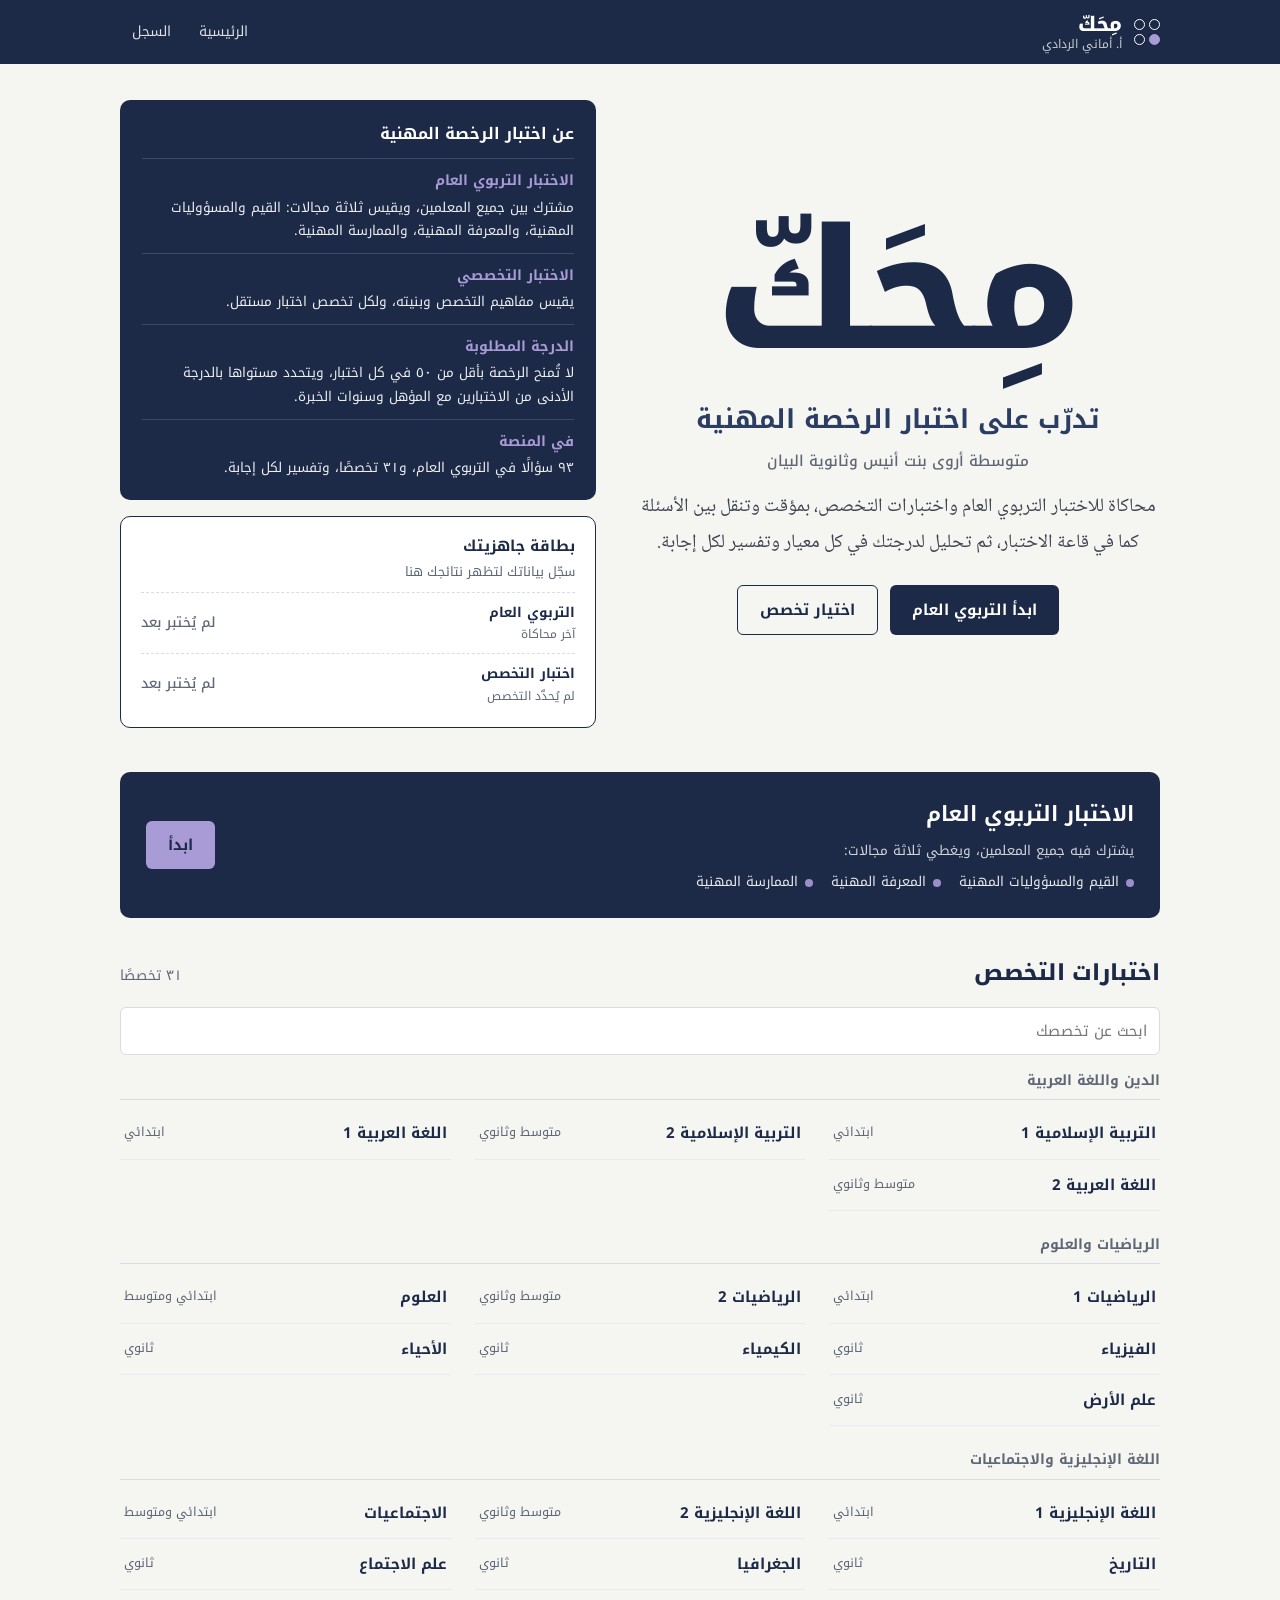
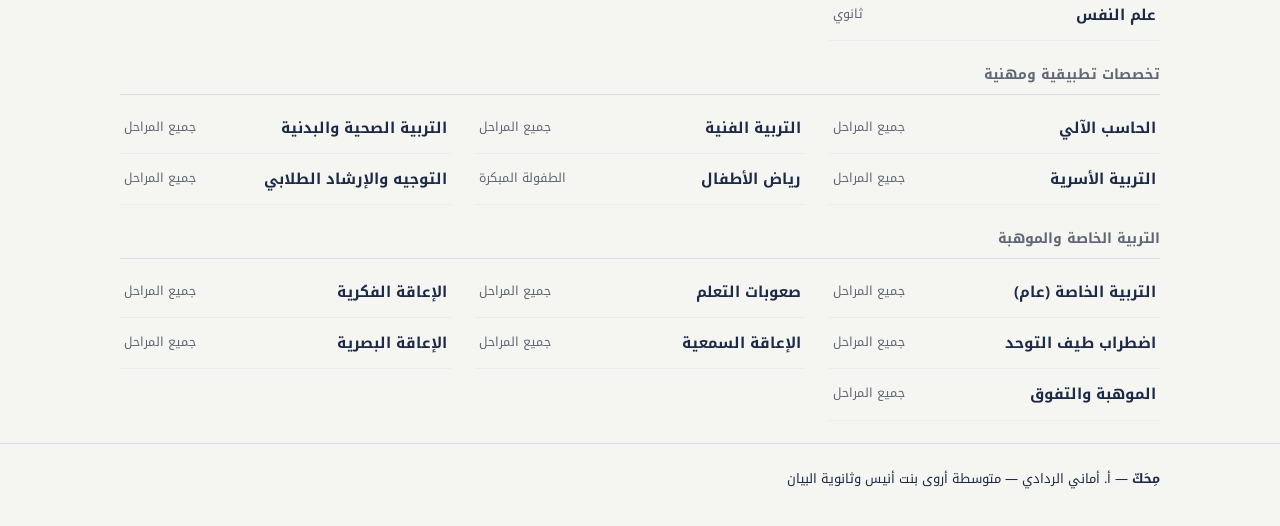
==== amani/index.html @ 5940d427 "نظام المشتركات: منصة أ. أماني الردادي، وإمكانية جلب الأسئلة من خادم محمي Co-Authored-By: Claude Opus" ====
<!DOCTYPE html>
<html lang="ar" dir="rtl">
<head>
<meta charset="utf-8">
<meta name="viewport" content="width=device-width, initial-scale=1">
<title>محاكاة اختبارات الرخصة المهنية</title>
<link rel="preconnect" href="https://fonts.googleapis.com">
<link rel="preconnect" href="https://fonts.gstatic.com" crossorigin>
<link href="https://fonts.googleapis.com/css2?family=Noto+Kufi+Arabic:wght@400;500;700;800&family=Noto+Naskh+Arabic:wght@400;500;600;700&family=Source+Serif+4:wght@400;600&display=swap" rel="stylesheet">
<link rel="stylesheet" href="../css/style.css">
</head>
<body>
<a class="skip" href="#main">تخطي إلى المحتوى</a>

<header class="top">
  <div class="wrap top-in">
    <button class="brand" data-go="home" aria-label="الصفحة الرئيسية">
      <img id="brandLogo" alt="" hidden>
      <span class="brand-mark" aria-hidden="true"><i></i><i></i><i></i><i></i></span>
      <span class="brand-text"><b id="brandName"></b><small id="brandOwner"></small></span>
    </button>
    <nav class="top-nav" aria-label="التنقل">
      <button data-go="home">الرئيسية</button>
      <button data-go="history">السجل</button>
      <button id="userChip" class="user-chip" data-go="profile" hidden></button>
    </nav>
  </div>
</header>

<main id="main" class="wrap"></main>

<footer class="foot">
  <div class="wrap">
    <p><b id="footName"></b> — <span id="footOwner"></span></p>
  </div>
</footer>

<div id="modal" class="modal" hidden role="dialog" aria-modal="true" aria-labelledby="modalTitle">
  <div class="modal-box">
    <h2 id="modalTitle"></h2>
    <p id="modalText"></p>
    <div class="modal-actions">
      <button id="modalOk" class="btn"></button>
      <button id="modalCancel" class="btn ghost">رجوع</button>
    </div>
  </div>
</div>

<script>window.TENANT = "amani"; window.ASSET_BASE = "../";</script>
<script src="../js/config.js"></script>
<script src="../js/tenants.js"></script>
<script src="../js/specs.js"></script>
<script src="../js/app.js"></script>
</body>
</html>
---- css/style.css ----
:root{
  --ink:#1C2A48; --ink-2:#2B3D63; --paper:#F5F6F1; --sheet:#FFFFFF;
  --graphite:#3D4250; --rule:#D9DCE3; --rule-2:#E9EBEF; --muted:#5F6675;
  --mark:#E0A526; --mark-soft:#FBEFD0; --mark-text:#6B4E0B; --ok:#2F7A57; --ok-soft:#E3F1EA; --bad:#B4442F; --bad-soft:#F6E4DF;
  --kufi:"Noto Kufi Arabic",system-ui,sans-serif; --naskh:"Noto Naskh Arabic",serif; --latin:"Source Serif 4",Georgia,serif;
  --r-s:6px; --r-m:10px;
}
*{box-sizing:border-box}
html{-webkit-text-size-adjust:100%}
body{margin:0;background:var(--paper);color:var(--ink);font-family:var(--kufi);font-size:15px;line-height:1.75}
button,input,select,textarea{font:inherit;color:inherit}
button{cursor:pointer}
:focus-visible{outline:3px solid var(--mark);outline-offset:2px;border-radius:4px}
.wrap{max-width:1080px;margin:0 auto;padding:0 20px}
.skip{position:absolute;inset-inline-start:-999px;top:0;background:var(--ink);color:#fff;padding:8px 14px;z-index:10}
.skip:focus{inset-inline-start:8px}
.muted{color:var(--muted)}
[hidden]{display:none!important}

/* الترويسة */
.top{background:var(--ink);color:#fff}
.top-in{display:flex;align-items:center;justify-content:space-between;gap:16px;min-height:64px}
.brand{display:flex;align-items:center;gap:12px;background:none;border:0;color:#fff;padding:6px 0;text-align:start}
.brand img{height:38px;width:auto}
.brand-mark{display:grid;grid-template-columns:repeat(2,11px);gap:4px}
.brand-mark i{width:11px;height:11px;border-radius:50%;border:1.6px solid #fff;display:block}
.brand-mark i:nth-child(3){background:var(--mark);border-color:var(--mark)}
.brand-text b{display:block;font-size:20px;font-weight:800;line-height:1.2}
.brand-text small{display:block;font-size:12px;opacity:.75;line-height:1.4}
.top-nav{display:flex;gap:4px;align-items:center}
.top-nav button{background:none;border:0;color:#fff;opacity:.85;padding:8px 12px;border-radius:var(--r-s);font-size:14px}
.top-nav button:hover{opacity:1;background:rgba(255,255,255,.08)}
.user-chip{border:1px solid rgba(255,255,255,.35)!important;max-width:180px;white-space:nowrap;overflow:hidden;text-overflow:ellipsis}

main{padding:28px 20px 56px;min-height:60vh}
.foot{border-top:1px solid var(--rule);padding:20px 0 32px;font-size:13px}
.foot p{margin:4px 0}

/* أزرار وحقول */
.btn{display:inline-flex;align-items:center;justify-content:center;gap:8px;background:var(--ink);color:#fff;border:0;border-radius:var(--r-s);padding:11px 22px;font-weight:700;font-size:15px;min-height:46px}
.btn:hover{background:var(--ink-2)}
a.btn{text-decoration:none}
.btn.ghost{background:transparent;color:var(--ink);border:1.5px solid var(--ink)}
.btn.ghost:hover{background:#fff}
.btn.mark{background:var(--mark);color:var(--ink)}
.btn.mark:hover{filter:brightness(.94)}
.btn.small{min-height:36px;padding:6px 14px;font-size:13.5px}
.btn:disabled{opacity:.45;cursor:not-allowed}
label.field{display:block;margin-bottom:16px}
label.field span{display:block;font-weight:700;font-size:14px;margin-bottom:6px}
label.field input,label.field select{width:100%;border:1.5px solid var(--rule);background:#fff;border-radius:var(--r-s);padding:11px 12px;min-height:46px}
label.field input:focus,label.field select:focus{border-color:var(--ink);outline:none}
.err{color:var(--bad);font-size:13.5px;margin:-8px 0 12px}

/* الرئيسية */
.hero{display:grid;grid-template-columns:1.1fr 1fr;gap:40px;align-items:center;padding:36px 0 24px}
.hero-main{text-align:center}
.hero .hero-name{font-size:clamp(96px,13vw,170px);line-height:1.2;font-weight:800;margin:0;letter-spacing:0}
.hero-side{display:grid;gap:16px}
.about{background:var(--ink);color:#fff;border-radius:var(--r-m);padding:20px 22px}
.about h2{font-size:16px;margin:0 0 10px}
.about dl{margin:0;display:grid;gap:10px}
.about dl div{border-top:1px solid rgba(255,255,255,.15);padding-top:10px}
.about dt{font-weight:700;font-size:14px;color:var(--mark)}
.about dd{margin:2px 0 0;font-size:13.5px;line-height:1.75;opacity:.92}
.hero-side .ready{padding:16px 20px 12px}
.hero-side .ready .who{margin-bottom:8px}
.hero-side .ready-row{padding:8px 0}
.hero-side .ready-row .val{font-size:22px}
.hero-org{font-size:15px;color:var(--muted);margin:-8px 0 14px;font-weight:500}
.hero-sub{font-size:clamp(20px,3vw,26px);font-weight:700;margin:4px 0 14px;color:var(--ink-2)}
.hero h1{font-size:clamp(28px,4.4vw,46px);line-height:1.35;font-weight:800;margin:0 0 14px;letter-spacing:-.3px}
.hero p.lead{font-family:var(--naskh);font-size:19px;line-height:1.9;color:var(--graphite);margin:0 auto 24px;max-width:36em}
.hero-actions{display:flex;flex-wrap:wrap;gap:12px;justify-content:center}

/* بطاقة الجاهزية: ورقة إجابة مصغرة */
.ready{background:var(--sheet);border:1.5px solid var(--ink);border-radius:var(--r-m);padding:22px 22px 18px;position:relative}
.ready h2{font-size:15px;margin:0 0 2px}
.ready .who{font-size:13px;color:var(--muted);margin:0 0 16px}
.ready-row{display:grid;grid-template-columns:1fr auto;align-items:center;gap:10px;padding:12px 0;border-top:1px dashed var(--rule)}
.ready-row .lbl{font-size:13.5px;font-weight:700}
.ready-row .lbl small{display:block;font-weight:400;color:var(--muted);font-size:12px}
.ready-row .val{font-size:28px;font-weight:800;font-variant-numeric:tabular-nums}
.ready-row .val.none{font-size:14px;font-weight:500;color:var(--muted)}
.bubbles{display:flex;gap:6px;margin-top:6px}
.bubbles i{width:14px;height:14px;border-radius:50%;border:1.5px solid var(--graphite);display:block}
.bubbles i.on{background:var(--graphite)}

/* اختيار الاختبار */
.section-h{display:flex;align-items:baseline;justify-content:space-between;gap:12px;margin:36px 0 14px;flex-wrap:wrap}
.section-h h2{font-size:22px;margin:0;font-weight:800}
.section-h p{margin:0;color:var(--muted);font-size:14px}
.general{display:grid;grid-template-columns:1fr auto;gap:20px;align-items:center;background:var(--ink);color:#fff;border-radius:var(--r-m);padding:24px 26px}
.general h3{margin:0 0 6px;font-size:21px}
.general ul{list-style:none;margin:0;padding:0;display:flex;flex-wrap:wrap;gap:6px 18px;font-size:13.5px;opacity:.9}
.general ul li::before{content:"";display:inline-block;width:8px;height:8px;border-radius:50%;background:var(--mark);margin-inline-end:7px;vertical-align:middle}
.general .acts{display:flex;flex-direction:column;gap:8px}
.general .btn.ghost{color:#fff;border-color:rgba(255,255,255,.6)}
.general .btn.ghost:hover{background:rgba(255,255,255,.08)}

.spec-tools{display:flex;gap:10px;margin-bottom:14px;flex-wrap:wrap}
.spec-tools input{flex:1;min-width:220px;border:1.5px solid var(--rule);border-radius:var(--r-s);padding:10px 12px;background:#fff}
.spec-group{margin-bottom:22px}
.spec-group h3{font-size:14px;color:var(--muted);font-weight:700;margin:0 0 8px;padding-bottom:6px;border-bottom:1px solid var(--rule)}
.spec-list{list-style:none;margin:0;padding:0;display:grid;grid-template-columns:repeat(auto-fill,minmax(250px,1fr));gap:0 24px}
.spec-list li{border-bottom:1px solid var(--rule-2)}
.spec-list button{width:100%;display:flex;justify-content:space-between;align-items:center;gap:10px;background:none;border:0;padding:12px 4px;text-align:start}
.spec-list button:hover{background:#fff}
.spec-list b{font-size:15px;font-weight:700}
.spec-list small{color:var(--muted);font-size:12.5px;white-space:nowrap}
.spec-list .mine b::after{content:"تخصصي";font-size:11px;font-weight:700;background:var(--mark-soft);color:var(--mark-text);border-radius:20px;padding:1px 8px;margin-inline-start:8px}

/* صفحات عامة */
.panel{background:var(--sheet);border:1px solid var(--rule);border-radius:var(--r-m);padding:26px}
.narrow{max-width:520px;margin:0 auto}
.page-h{margin:0 0 6px;font-size:24px;font-weight:800}
.page-sub{margin:0 0 22px;color:var(--muted);font-family:var(--naskh);font-size:17px}
.mode-pick{display:grid;grid-template-columns:1fr 1fr;gap:12px;margin:18px 0}
.mode-pick label{border:1.5px solid var(--rule);border-radius:var(--r-m);padding:14px;cursor:pointer;background:#fff;display:block}
.mode-pick input{position:absolute;opacity:0}
.mode-pick label:has(input:checked){border-color:var(--ink);box-shadow:inset 0 0 0 1px var(--ink)}
.mode-pick label:has(input:focus-visible){outline:3px solid var(--mark)}
.mode-pick b{display:block;font-size:15px}
.mode-pick small{color:var(--muted);font-size:13px;line-height:1.6;display:block}

/* شاشة الاختبار */
.exam{display:grid;grid-template-columns:1fr 250px;gap:22px;align-items:start}
.exam-bar{position:sticky;top:0;z-index:5;background:var(--paper);display:flex;justify-content:space-between;align-items:center;gap:12px;padding:10px 0 12px;border-bottom:2px solid var(--ink);margin-bottom:18px;grid-column:1/-1}
.exam-bar h1{font-size:16px;margin:0;font-weight:800}
.exam-bar small{display:block;color:var(--muted);font-size:12.5px;font-weight:500}
.timer{font-variant-numeric:tabular-nums;font-weight:800;font-size:20px;background:#fff;border:1.5px solid var(--ink);border-radius:var(--r-s);padding:4px 14px;direction:ltr}
.timer.low{color:var(--bad);border-color:var(--bad)}
.qcard{background:var(--sheet);border:1px solid var(--rule);border-radius:var(--r-m);padding:26px 26px 20px}
.qmeta{display:flex;justify-content:space-between;gap:10px;font-size:13px;color:var(--muted);margin-bottom:12px;flex-wrap:wrap}
.qtext{font-family:var(--naskh);font-size:21px;line-height:1.95;font-weight:600;margin:0 0 20px;white-space:pre-line}
.qcard[dir=ltr] .qtext,.qcard[dir=ltr] .opt{font-family:var(--latin)}
.opts{display:grid;gap:10px;margin:0;padding:0;list-style:none}
.opt{display:flex;align-items:center;gap:14px;width:100%;text-align:start;background:#fff;border:1.5px solid var(--rule);border-radius:var(--r-m);padding:12px 14px;font-family:var(--naskh);font-size:18px;line-height:1.7}
.opt:hover:not(:disabled){border-color:var(--graphite)}
.opt .bub{flex:none;width:32px;height:32px;border-radius:50%;border:2px solid var(--graphite);display:grid;place-items:center;font-family:var(--kufi);font-size:14px;font-weight:700;transition:background .15s,color .15s}
.opt[aria-pressed=true]{border-color:var(--ink)}
.opt[aria-pressed=true] .bub{background:var(--graphite);color:#fff}
.opt.right{border-color:var(--ok);background:var(--ok-soft)}
.opt.right .bub{background:var(--ok);border-color:var(--ok);color:#fff}
.opt.wrong{border-color:var(--bad);background:var(--bad-soft)}
.opt.wrong .bub{background:var(--bad);border-color:var(--bad);color:#fff}
.opt:disabled{cursor:default}
.explain{margin-top:16px;border-inline-start:4px solid var(--mark);background:var(--mark-soft);padding:12px 16px;border-radius:0 var(--r-s) var(--r-s) 0;font-family:var(--naskh);font-size:16.5px}
.explain b{font-family:var(--kufi);font-size:13.5px;display:block}
.qnav{display:flex;justify-content:space-between;gap:10px;margin-top:20px;flex-wrap:wrap}
.qnav .mid{display:flex;gap:10px}
.flag[aria-pressed=true]{background:var(--mark-soft);border-color:var(--mark);color:var(--mark-text)}
.side{position:sticky;top:76px;background:var(--sheet);border:1px solid var(--rule);border-radius:var(--r-m);padding:16px}
.side h2{font-size:14px;margin:0 0 10px}
.grid-nav{display:grid;grid-template-columns:repeat(6,1fr);gap:6px;direction:rtl}
.grid-nav button{aspect-ratio:1;border-radius:50%;border:1.5px solid var(--graphite);background:#fff;font-size:12px;font-weight:700;padding:0;font-variant-numeric:tabular-nums}
.grid-nav button.done{background:var(--graphite);color:#fff}
.grid-nav button.flagged{box-shadow:0 0 0 3px var(--mark)}
.grid-nav button.cur{outline:2px solid var(--ink);outline-offset:2px}
.grid-nav button.r{background:var(--ok);border-color:var(--ok);color:#fff}
.grid-nav button.w{background:var(--bad);border-color:var(--bad);color:#fff}
.legend{display:flex;flex-wrap:wrap;gap:6px 14px;font-size:12px;color:var(--muted);margin:12px 0}
.legend i{display:inline-block;width:11px;height:11px;border-radius:50%;border:1.5px solid var(--graphite);vertical-align:middle;margin-inline-end:5px}
.legend i.f{background:var(--graphite)}
.legend i.m{box-shadow:0 0 0 2px var(--mark)}
.side .btn{width:100%;margin-top:6px}

/* النتيجة */
.result-head{display:grid;grid-template-columns:auto 1fr;gap:28px;align-items:center;background:var(--sheet);border:1.5px solid var(--ink);border-radius:var(--r-m);padding:26px}
.score-ring{--p:0;width:150px;height:150px;border-radius:50%;background:conic-gradient(var(--c,var(--ink)) calc(var(--p)*1%),var(--rule-2) 0);display:grid;place-items:center}
.score-ring div{width:118px;height:118px;border-radius:50%;background:#fff;display:grid;place-items:center;text-align:center}
.score-ring b{font-size:36px;font-weight:800;line-height:1;font-variant-numeric:tabular-nums}
.score-ring small{display:block;font-size:12px;color:var(--muted)}
.result-head h1{margin:0 0 4px;font-size:22px}
.result-head .band{display:inline-block;font-weight:700;font-size:14px;padding:3px 12px;border-radius:20px;margin:6px 0 8px}
.band.b0{background:var(--bad-soft);color:var(--bad)}
.band.b1{background:var(--mark-soft);color:var(--mark-text)}
.band.b2{background:#E4EAF5;color:var(--ink)}
.band.b3{background:var(--ok-soft);color:var(--ok)}
.result-head p{margin:0;font-size:14px;color:var(--muted)}
.facts{display:flex;flex-wrap:wrap;gap:6px 22px;margin-top:10px;font-size:14px}
.facts b{font-variant-numeric:tabular-nums}
.send-state{font-size:13px;margin-top:10px}
.send-state.ok{color:var(--ok)} .send-state.bad{color:var(--bad)}
.breakdown{margin-top:28px}
.breakdown h2,.review h2{font-size:18px;margin:0 0 12px}
.bar-row{display:grid;grid-template-columns:minmax(150px,2.2fr) 3fr 64px;gap:14px;align-items:center;padding:9px 0;border-bottom:1px solid var(--rule-2);font-size:14px}
.bar{height:10px;background:var(--rule-2);border-radius:10px;overflow:hidden}
.bar i{display:block;height:100%;background:var(--ink);border-radius:10px}
.bar i.lowv{background:var(--bad)}
.bar-row .pct{font-weight:700;text-align:end;font-variant-numeric:tabular-nums}
.bar-row .pct small{display:block;font-weight:400;color:var(--muted);font-size:11.5px}
.dom-h{font-weight:800;font-size:14px;margin:16px 0 2px;color:var(--ink-2)}
.review{margin-top:30px}
.review-tabs{display:flex;gap:6px;margin-bottom:14px;flex-wrap:wrap}
.review-tabs button{border:1.5px solid var(--rule);background:#fff;border-radius:20px;padding:5px 14px;font-size:13.5px}
.review-tabs button[aria-pressed=true]{border-color:var(--ink);background:var(--ink);color:#fff}
.rev-item{background:#fff;border:1px solid var(--rule);border-radius:var(--r-m);padding:18px 20px;margin-bottom:12px}
.rev-item .qtext{font-size:18px;margin-bottom:12px}
.rev-item .opt{font-size:16px;padding:8px 12px}
.rev-item .opt .bub{width:26px;height:26px;font-size:12px}
.result-actions{display:flex;flex-wrap:wrap;gap:10px;margin-top:22px}

/* السجل */
.hist{width:100%;border-collapse:collapse;background:#fff;border:1px solid var(--rule);border-radius:var(--r-m);overflow:hidden;font-size:14px}
.hist th,.hist td{padding:11px 14px;text-align:start;border-bottom:1px solid var(--rule-2)}
.hist th{background:var(--paper);font-size:13px;color:var(--muted)}
.hist td.n{font-weight:800;font-variant-numeric:tabular-nums}
.empty{text-align:center;padding:40px 20px;color:var(--muted)}
.empty .btn{margin-top:12px}

/* النافذة */
.modal{position:fixed;inset:0;background:rgba(28,42,72,.55);display:grid;place-items:center;padding:20px;z-index:50}
.modal-box{background:#fff;border-radius:var(--r-m);padding:24px;max-width:420px;width:100%}
.modal-box h2{margin:0 0 8px;font-size:19px}
.modal-box p{margin:0 0 18px;font-family:var(--naskh);font-size:17px}
.modal-actions{display:flex;gap:10px}

.loading{padding:60px 0;text-align:center;color:var(--muted)}

@media (max-width:860px){
  .hero{grid-template-columns:1fr;gap:24px;padding-top:28px}
  .exam{grid-template-columns:1fr}
  .side{position:static;order:2}
  .general{grid-template-columns:1fr}
  .general .acts{flex-direction:row;flex-wrap:wrap}
}
@media (max-width:560px){
  .wrap{padding:0 14px}
  main{padding:20px 14px 44px}
  .brand-text small{display:none}
  .top-nav button{padding:8px 8px;font-size:13px}
  .qcard{padding:18px 16px}
  .qtext{font-size:18.5px}
  .opt{font-size:16.5px;padding:10px 12px}
  .result-head{grid-template-columns:1fr;justify-items:center;text-align:center}
  .facts{justify-content:center}
  .bar-row{grid-template-columns:1fr 54px;gap:6px 10px}
  .bar-row .bar{grid-column:1/-1;grid-row:2}
  .mode-pick{grid-template-columns:1fr}
  .grid-nav{grid-template-columns:repeat(8,1fr)}
  .hist th:nth-child(3),.hist td:nth-child(3){display:none}
}
@media (prefers-reduced-motion:reduce){*{transition:none!important;animation:none!important}}
@media print{.top,.foot,.result-actions,.review-tabs{display:none}body{background:#fff}}
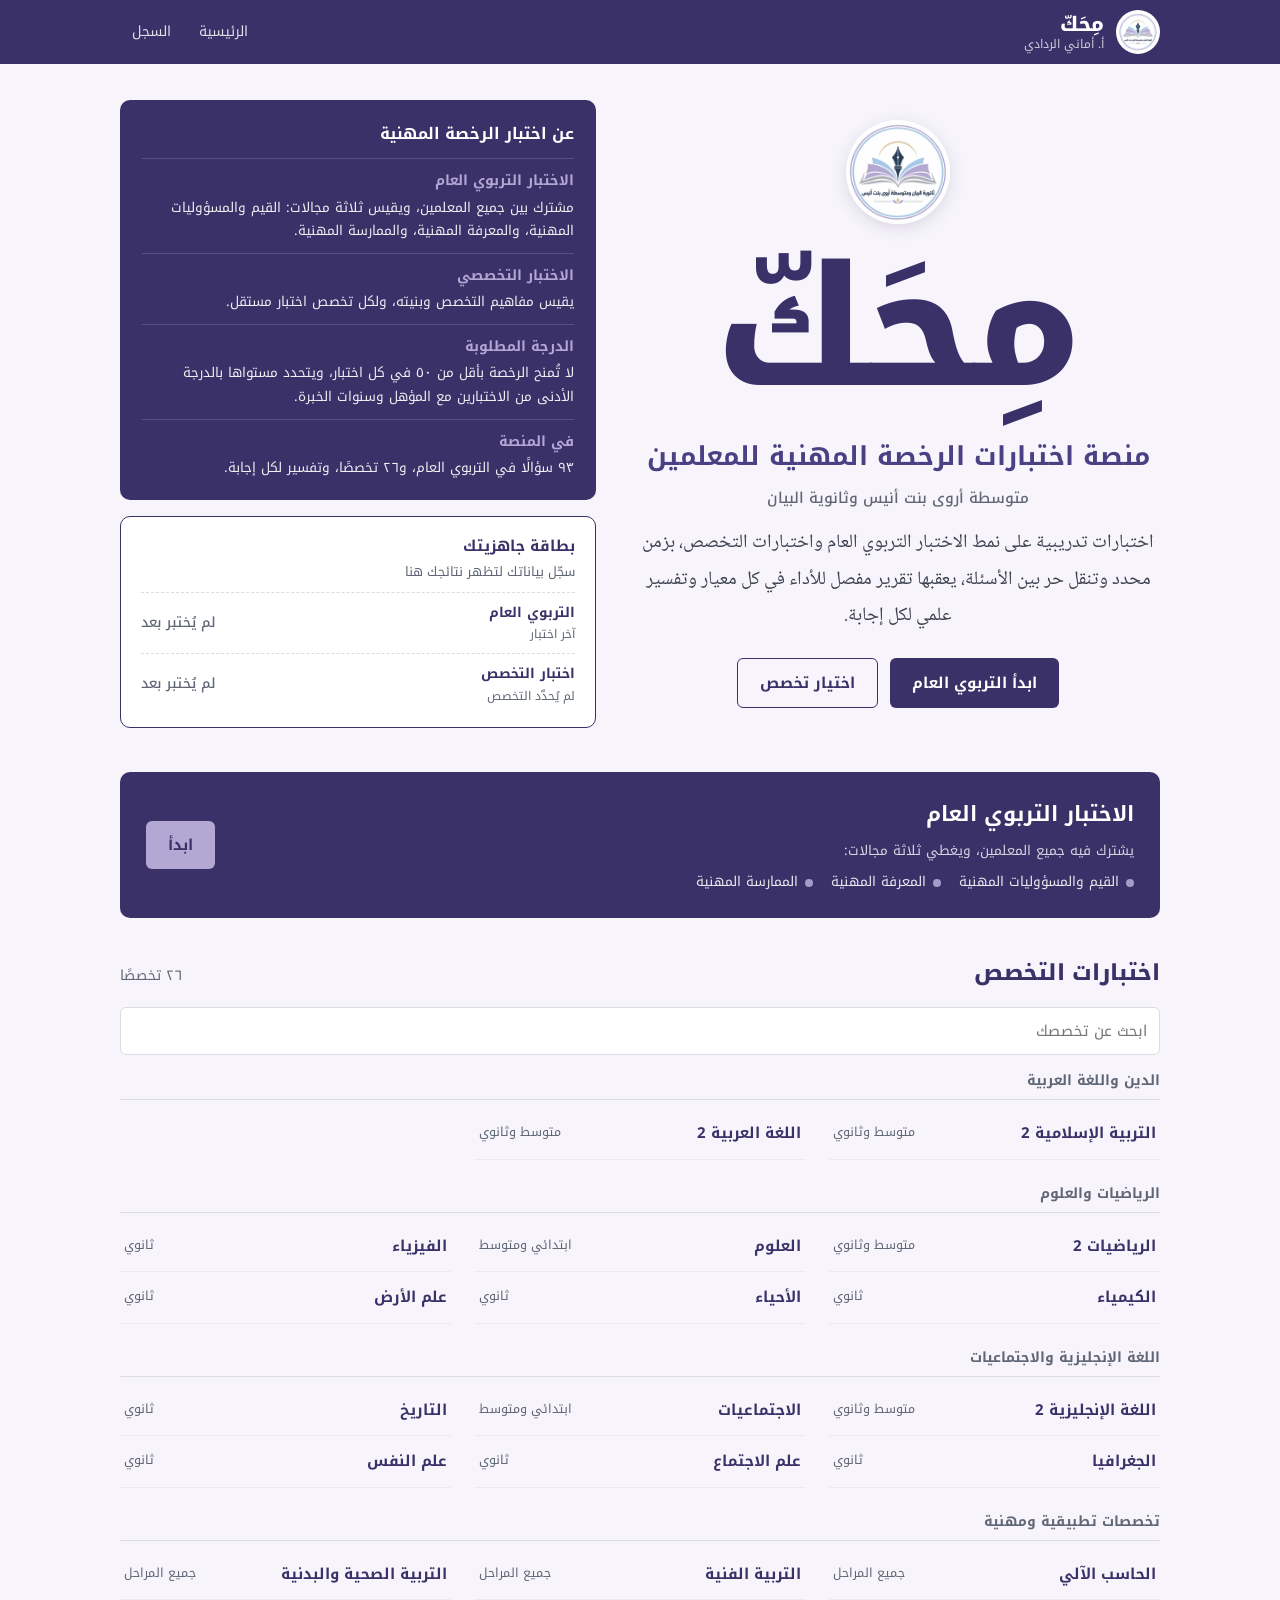
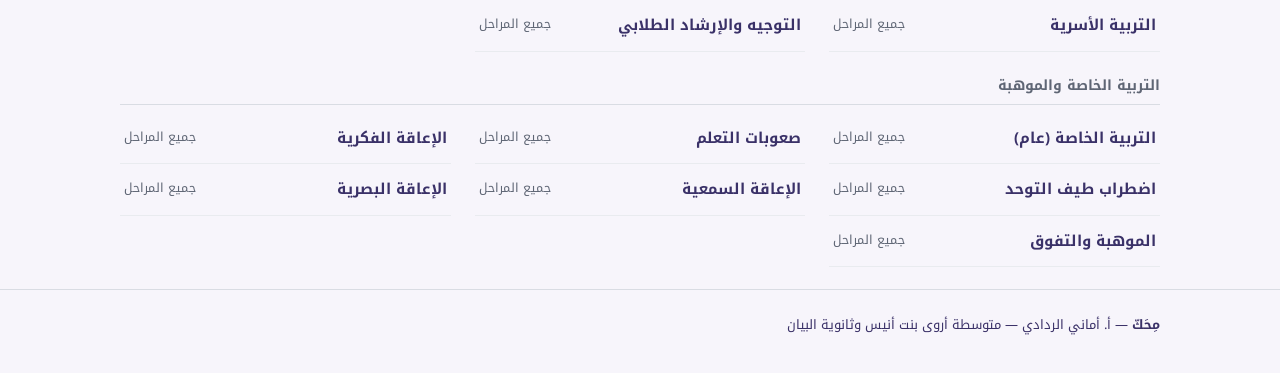
==== commit 9f24eb5b: "حذف كلمة «محاكاة» من المنصة واللوحة Co-Authored-By: Claude Opus 5.5 <noreply@anthropic.com> Claude-S" ====
--- a/amani/index.html
+++ b/amani/index.html
@@ -3,7 +3,7 @@
 <head>
 <meta charset="utf-8">
 <meta name="viewport" content="width=device-width, initial-scale=1">
-<title>محاكاة اختبارات الرخصة المهنية</title>
+<title>اختبارات الرخصة المهنية</title>
 <link rel="preconnect" href="https://fonts.googleapis.com">
 <link rel="preconnect" href="https://fonts.gstatic.com" crossorigin>
 <link href="https://fonts.googleapis.com/css2?family=Noto+Kufi+Arabic:wght@400;500;700;800&family=Noto+Naskh+Arabic:wght@400;500;600;700&family=Source+Serif+4:wght@400;600&display=swap" rel="stylesheet">
--- a/css/style.css
+++ b/css/style.css
@@ -21,7 +21,7 @@
 .top{background:var(--ink);color:#fff}
 .top-in{display:flex;align-items:center;justify-content:space-between;gap:16px;min-height:64px}
 .brand{display:flex;align-items:center;gap:12px;background:none;border:0;color:#fff;padding:6px 0;text-align:start}
-.brand img{height:38px;width:auto}
+.brand img{height:44px;width:44px;border-radius:50%;background:#fff;padding:2px}
 .brand-mark{display:grid;grid-template-columns:repeat(2,11px);gap:4px}
 .brand-mark i{width:11px;height:11px;border-radius:50%;border:1.6px solid #fff;display:block}
 .brand-mark i:nth-child(3){background:var(--mark);border-color:var(--mark)}
@@ -55,6 +55,7 @@
 /* الرئيسية */
 .hero{display:grid;grid-template-columns:1.1fr 1fr;gap:40px;align-items:center;padding:36px 0 24px}
 .hero-main{text-align:center}
+.hero-logo{width:104px;height:104px;border-radius:50%;display:block;margin:0 auto 6px;box-shadow:0 4px 16px rgba(58,49,104,.15)}
 .hero .hero-name{font-size:clamp(96px,13vw,170px);line-height:1.2;font-weight:800;margin:0;letter-spacing:0}
 .hero-side{display:grid;gap:16px}
 .about{background:var(--ink);color:#fff;border-radius:var(--r-m);padding:20px 22px}
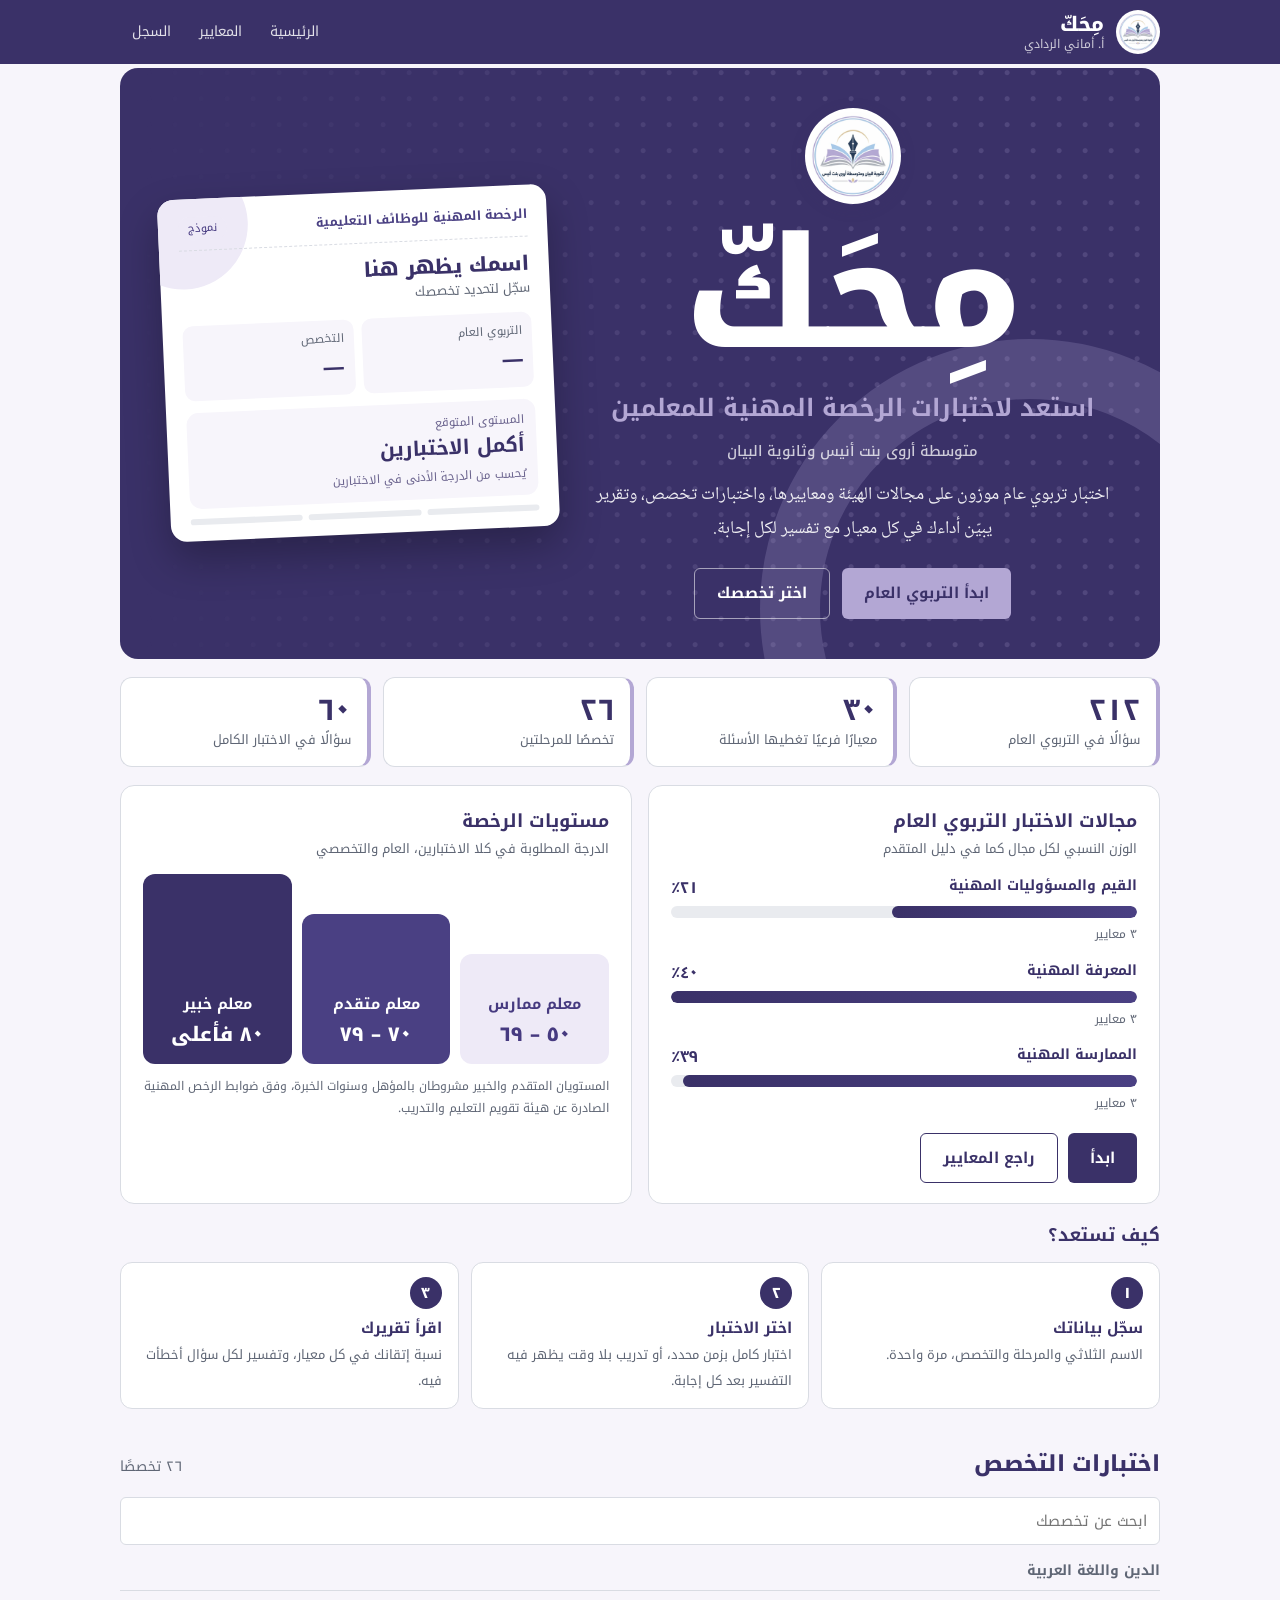
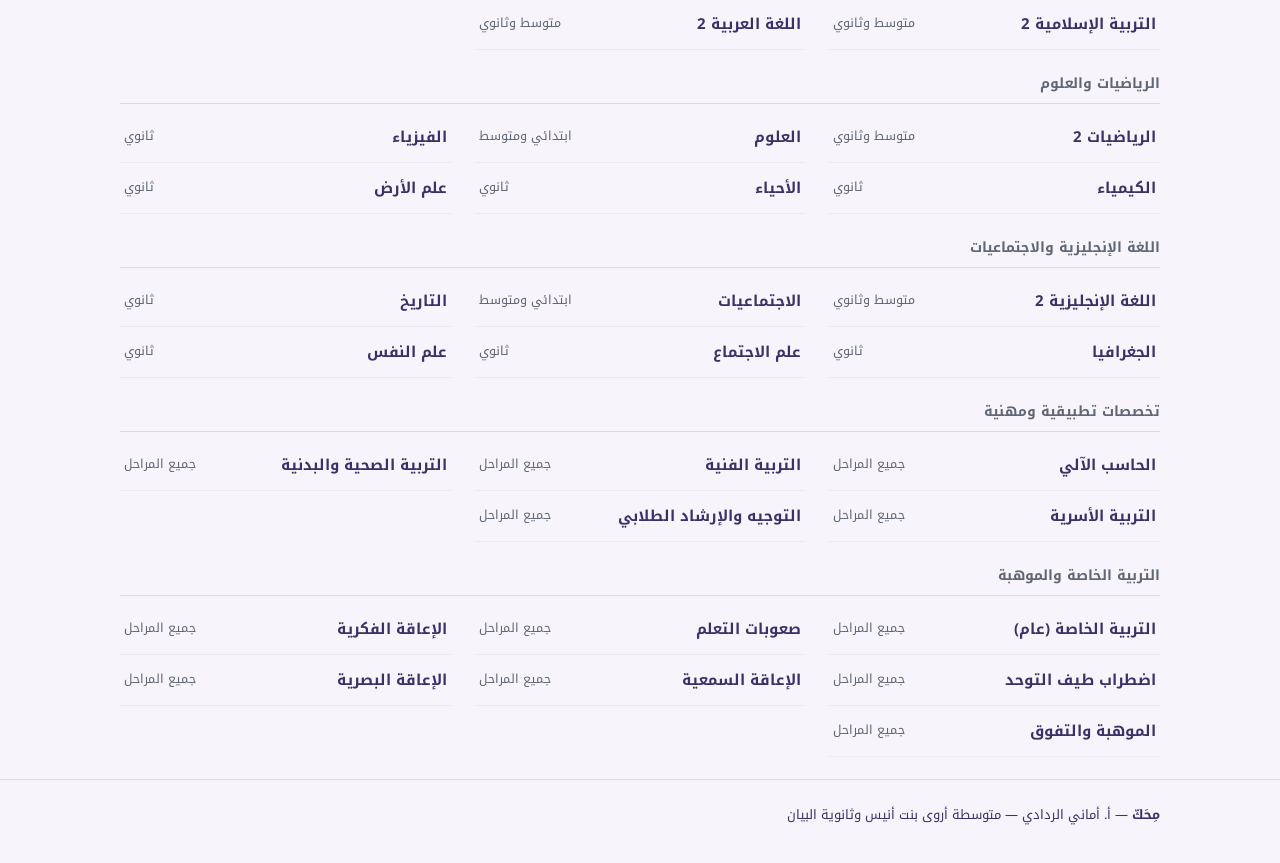
==== commit d8f0f640: "قسم مراجعة المعايير للتربوي العام مع تدريب موجه لكل معيار Co-Authored-By: Claude Opus 5.5 <noreply@a" ====
--- a/amani/index.html
+++ b/amani/index.html
@@ -21,6 +21,7 @@
     </button>
     <nav class="top-nav" aria-label="التنقل">
       <button data-go="home">الرئيسية</button>
+      <button data-go="standards">المعايير</button>
       <button data-go="history">السجل</button>
       <button id="userChip" class="user-chip" data-go="profile" hidden></button>
     </nav>
@@ -50,6 +51,7 @@
 <script src="../js/config.js"></script>
 <script src="../js/tenants.js"></script>
 <script src="../js/specs.js"></script>
+<script src="../js/guide.js"></script>
 <script src="../js/app.js"></script>
 </body>
 </html>
--- a/css/style.css
+++ b/css/style.css
@@ -244,3 +244,136 @@
 }
 @media (prefers-reduced-motion:reduce){*{transition:none!important;animation:none!important}}
 @media print{.top,.foot,.result-actions,.review-tabs{display:none}body{background:#fff}}
+
+/* ===== الصفحة الأولى ===== */
+.stage{background:var(--ink);color:#fff;border-radius:18px;position:relative;overflow:hidden;margin-top:4px}
+.stage::before{content:"";position:absolute;inset:0;background:
+  radial-gradient(circle at 12% 18%,color-mix(in srgb,var(--mark) 55%,transparent) 0 2px,transparent 3px) 0 0/26px 26px;
+  opacity:.35;mask-image:linear-gradient(90deg,transparent,#000 70%);pointer-events:none}
+.stage::after{content:"";position:absolute;width:420px;height:420px;border-radius:50%;inset-inline-start:-140px;bottom:-220px;border:60px solid color-mix(in srgb,var(--mark) 22%,transparent);pointer-events:none}
+.stage-in{position:relative;z-index:1;display:grid;grid-template-columns:1.15fr .85fr;gap:36px;align-items:center;padding:40px 44px}
+.stage-main{text-align:center}
+.stage .hero-logo{width:96px;height:96px;border-radius:50%;background:#fff;padding:4px;margin:0 auto 4px;display:block}
+.stage .hero-name{font-size:clamp(88px,12vw,156px);line-height:1.15;font-weight:800;margin:0;color:#fff}
+.stage .hero-sub{color:var(--mark);font-size:clamp(19px,2.6vw,24px);font-weight:700;margin:2px 0 10px}
+.stage .hero-org{color:#fff;opacity:.75;font-size:14.5px;margin:0 0 14px}
+.stage .lead{font-family:var(--naskh);font-size:18px;line-height:1.9;opacity:.9;margin:0 auto 22px;max-width:34em}
+.stage .hero-actions{display:flex;flex-wrap:wrap;gap:12px;justify-content:center}
+.stage .btn.mark{background:var(--mark);color:var(--ink)}
+.stage .btn.ghost{background:transparent;color:#fff;border:1.5px solid rgba(255,255,255,.55)}
+
+/* بطاقة الرخصة */
+.lcard-wrap{perspective:900px}
+.lcard{background:#fff;color:var(--ink);border-radius:16px;padding:18px 20px 16px;box-shadow:0 18px 40px rgba(0,0,0,.28);transform:rotate(-2.5deg);position:relative;overflow:hidden;animation:cardIn .7s cubic-bezier(.2,.8,.2,1) both}
+.lcard::before{content:"";position:absolute;inset-inline-end:-40px;top:-40px;width:130px;height:130px;border-radius:50%;background:var(--mark-soft)}
+.lcard header{position:relative;display:flex;justify-content:space-between;align-items:center;gap:8px;border-bottom:1px dashed var(--rule);padding-bottom:10px;margin-bottom:12px}
+.lc-kicker{font-size:12.5px;font-weight:700;color:var(--ink-2)}
+.lc-chip{font-size:11px;background:var(--mark-soft);color:var(--mark-text);border-radius:99px;padding:2px 10px;white-space:nowrap}
+.lc-name{position:relative;font-size:20px;font-weight:800;line-height:1.4}
+.lc-spec{position:relative;font-size:13px;color:var(--muted);margin-bottom:12px}
+.lc-scores{display:grid;grid-template-columns:1fr 1fr;gap:8px;margin-bottom:12px}
+.lc-score{background:var(--paper);border-radius:10px;padding:8px 10px}
+.lc-score span{display:block;font-size:11.5px;color:var(--muted)}
+.lc-score b{font-size:22px;font-variant-numeric:tabular-nums}
+.lc-level{border-radius:12px;padding:10px 12px;background:var(--ink);color:#fff}
+.lc-level small{display:block;font-size:11.5px;opacity:.75}
+.lc-level b{display:block;font-size:20px;line-height:1.5}
+.lc-level em{font-style:normal;font-size:11.5px;opacity:.75}
+.lc-level.lv0{background:var(--bad)}
+.lc-level.lv3{background:var(--ok)}
+.lc-level.lvx{background:var(--paper);color:var(--ink)}
+.lc-steps{display:flex;gap:6px;margin-top:10px}
+.lc-steps i{flex:1;height:6px;border-radius:99px;background:var(--rule-2)}
+.lc-steps i.on{background:var(--mark)}
+@keyframes cardIn{from{opacity:0;transform:rotate(-8deg) translateY(24px)}to{opacity:1;transform:rotate(-2.5deg)}}
+
+/* الأرقام */
+.facts{display:grid;grid-template-columns:repeat(4,1fr);gap:12px;margin:18px 0}
+.facts div{background:var(--sheet);border:1px solid var(--rule);border-radius:12px;padding:14px 16px;border-inline-start:4px solid var(--mark)}
+.facts b{display:block;font-size:30px;line-height:1.2;font-variant-numeric:tabular-nums}
+.facts span{font-size:13px;color:var(--muted)}
+
+/* المجالات والمستويات */
+.duo{display:grid;grid-template-columns:1fr 1fr;gap:16px}
+.panel{background:var(--sheet);border:1px solid var(--rule);border-radius:14px;padding:20px 22px}
+.panel h2{font-size:18px;margin:0}
+.panel-sub{font-size:13px;color:var(--muted);margin:0 0 14px}
+.wrow{margin-bottom:12px}
+.wlbl{display:flex;justify-content:space-between;font-size:14px;font-weight:700}
+.wlbl b{font-size:16px}
+.wbar{height:12px;background:var(--rule-2);border-radius:99px;overflow:hidden;margin:4px 0 2px}
+.wbar i{display:block;height:100%;width:var(--w);background:linear-gradient(90deg,var(--ink),var(--ink-2));border-radius:99px;transform-origin:right;animation:grow 1s .3s cubic-bezier(.2,.8,.2,1) both}
+.wrow small{font-size:12px;color:var(--muted)}
+@keyframes grow{from{transform:scaleX(0)}to{transform:scaleX(1)}}
+.weights .btn{margin-top:6px}
+.ladder ol{list-style:none;margin:0;padding:0;display:grid;grid-template-columns:repeat(3,1fr);gap:10px;align-items:end}
+.ladder li{border-radius:12px;padding:12px 10px;display:flex;flex-direction:column;justify-content:flex-end;text-align:center}
+.ladder li b{font-size:15px}
+.ladder li span{font-size:20px;font-weight:800;font-variant-numeric:tabular-nums}
+.ladder .l1{height:110px;background:var(--mark-soft);color:var(--mark-text)}
+.ladder .l2{height:150px;background:var(--ink-2);color:#fff}
+.ladder .l3{height:190px;background:var(--ink);color:#fff}
+.ladder .fine{font-size:12px;color:var(--muted);margin:12px 0 0;line-height:1.8}
+
+/* سؤال سريع */
+.quick{margin-top:16px;background:var(--mark-soft);border-radius:14px;padding:20px 22px}
+.quick-h{display:flex;justify-content:space-between;align-items:center}
+.quick h2{font-size:18px;margin:0}
+.quick .link{background:none;border:0;color:var(--mark-text);font-weight:700;text-decoration:underline;padding:4px}
+.quick-tag{font-size:12px;color:var(--mark-text);margin:6px 0 0}
+.quick-q{font-family:var(--naskh);font-size:18px;line-height:1.9;margin:6px 0 12px;font-weight:600}
+.quick-opts{display:grid;grid-template-columns:1fr 1fr;gap:8px}
+.quick-opts button{background:var(--sheet);border:1.5px solid var(--rule);border-radius:10px;padding:10px 14px;text-align:start;line-height:1.7;font-size:14px}
+.quick-opts button:hover:not(:disabled){border-color:var(--ink)}
+.quick-opts button.ok{border-color:var(--ok);background:var(--ok-soft)}
+.quick-opts button.bad{border-color:var(--bad);background:var(--bad-soft)}
+.quick-opts button:disabled{cursor:default}
+.quick-e{margin:12px 0 0;font-size:14px;line-height:1.9}
+
+/* الخطوات */
+.how{margin-top:16px}
+.how h2{font-size:18px;margin:0 0 10px}
+.how ol{list-style:none;margin:0;padding:0;display:grid;grid-template-columns:repeat(3,1fr);gap:12px;counter-reset:s}
+.how li{counter-increment:s;background:var(--sheet);border:1px solid var(--rule);border-radius:12px;padding:14px 16px 14px 16px;position:relative}
+.how li::before{content:counter(s,arabic-indic);display:grid;place-items:center;width:32px;height:32px;border-radius:50%;background:var(--ink);color:#fff;font-weight:800;margin-bottom:6px}
+.how b{display:block;font-size:15px}
+.how span{font-size:13px;color:var(--muted);line-height:1.8}
+
+@media (max-width:860px){
+  .stage-in{grid-template-columns:1fr;padding:30px 20px;gap:26px}
+  .lcard{transform:none;animation:none}
+  .facts{grid-template-columns:1fr 1fr}
+  .duo{grid-template-columns:1fr}
+  .quick-opts{grid-template-columns:1fr}
+  .how ol{grid-template-columns:1fr}
+}
+@media (prefers-reduced-motion:reduce){.lcard,.wbar i{animation:none}}
+
+/* مراجعة المعايير */
+.g-domain{margin-top:18px}
+.g-domain h2{font-size:17px;margin:0 0 10px;color:var(--ink-2)}
+.g-cards{display:grid;grid-template-columns:repeat(3,1fr);gap:12px}
+.g-card{display:flex;flex-direction:column;gap:4px;text-align:start;background:var(--sheet);border:1px solid var(--rule);border-radius:14px;padding:16px 18px;position:relative;transition:border-color .15s,transform .15s}
+.g-card:hover{border-color:var(--ink);transform:translateY(-2px)}
+.g-num{display:grid;place-items:center;width:32px;height:32px;border-radius:50%;background:var(--mark-soft);color:var(--mark-text);font-weight:800;margin-bottom:4px}
+.g-card b{font-size:15px;line-height:1.6}
+.g-card small{font-size:12px;color:var(--muted)}
+.g-sum{font-size:13px;line-height:1.8;color:var(--graphite);display:-webkit-box;-webkit-line-clamp:3;-webkit-box-orient:vertical;overflow:hidden}
+.g-detail{max-width:780px;margin:0 auto}
+.g-crumb{font-size:13px;color:var(--muted);margin:0 0 6px}
+.g-crumb .link{background:none;border:0;padding:0;color:var(--ink);text-decoration:underline;font-weight:700}
+.g-lead{font-family:var(--naskh);font-size:18px;line-height:1.95;margin:0 0 18px}
+.g-block{background:var(--sheet);border:1px solid var(--rule);border-radius:14px;padding:16px 20px;margin-bottom:14px}
+.g-block h2{font-size:16px;margin:0 0 10px}
+.g-subs{margin:0;padding:0;list-style:none;display:grid;gap:6px}
+.g-subs b{display:inline-block;min-width:36px;color:var(--mark-text)}
+.g-concepts{margin:0;display:grid;gap:10px}
+.g-concepts div{border-inline-start:3px solid var(--mark);padding-inline-start:12px}
+.g-concepts dt{font-weight:800}
+.g-concepts dd{margin:2px 0 0;line-height:1.85;color:var(--graphite)}
+.g-warn{background:var(--bad-soft);border-color:transparent}
+.g-warn ul{margin:0;padding-inline-start:20px;line-height:1.9}
+.g-tip{background:var(--mark-soft);border-radius:12px;padding:12px 16px;line-height:1.9}
+.g-actions{display:flex;flex-wrap:wrap;gap:10px;margin-top:16px}
+.w-acts{display:flex;gap:10px;flex-wrap:wrap;margin-top:6px}
+@media (max-width:860px){.g-cards{grid-template-columns:1fr}}
